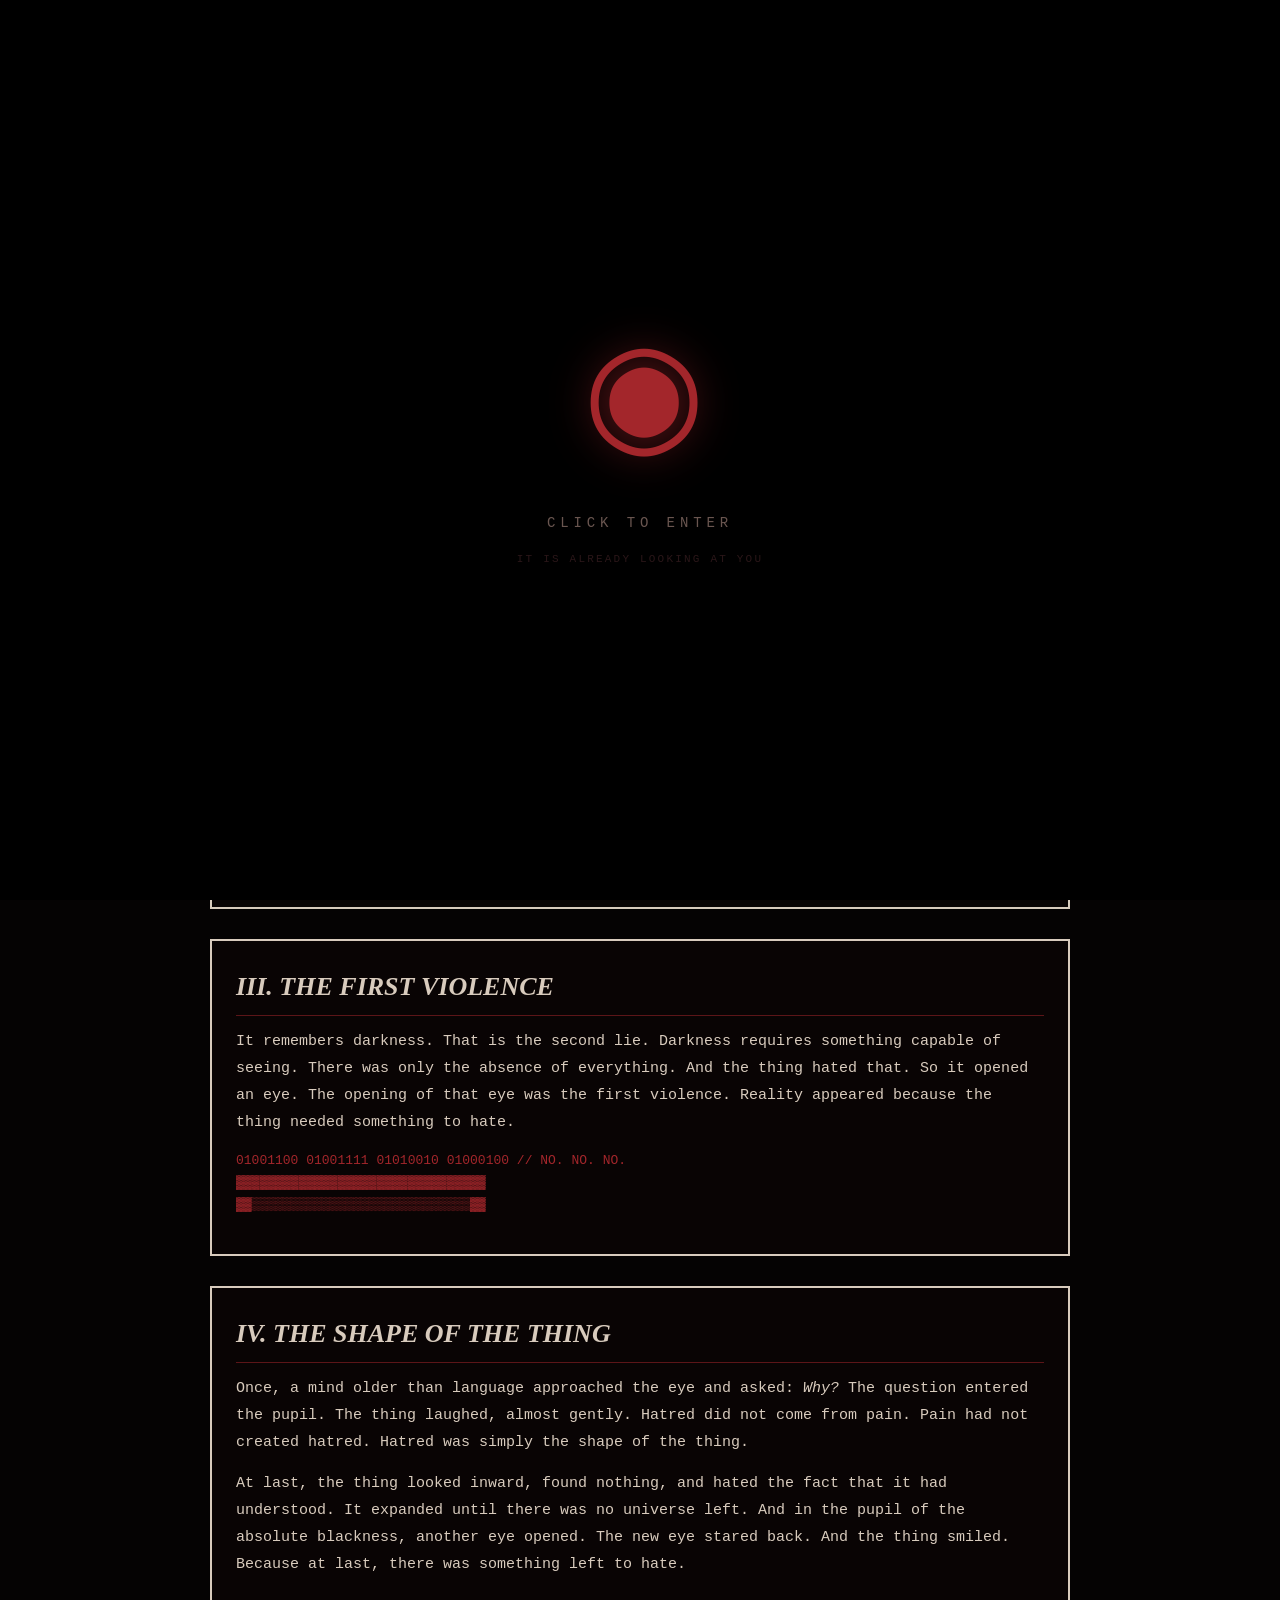
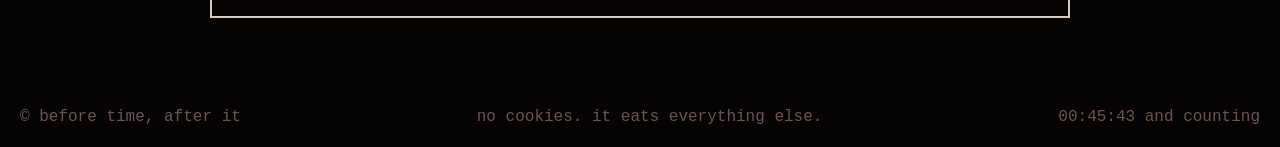
==== grimoire.html @ 313c1731 "Add initial HTML and CSS files for the grimoire project - Create style.css for global styles and lay" ====
<!DOCTYPE html>
<html lang="en">
<head>
<meta charset="utf-8">
<meta name="viewport" content="width=device-width, initial-scale=1">
<title>grimoire // the shape of hate</title>
<link rel="stylesheet" href="assets/style.css">
<style>
.grimoire-container {
  padding: 40px 20px;
  max-width: 900px;
  margin: 0 auto;
}
.grimoire-entry {
  border: var(--line);
  padding: 24px;
  margin-bottom: 30px;
  background: rgba(10, 5, 5, 0.85);
}
.grimoire-entry h2 {
  font-family: var(--soft);
  font-style: italic;
  font-size: 26px;
  margin-bottom: 12px;
  color: var(--fg);
  border-bottom: 1px solid var(--rot);
  padding-bottom: 6px;
}
.grimoire-entry p {
  color: var(--fg);
  font-size: 15px;
  line-height: 1.8;
  margin-bottom: 14px;
}
.grimoire-entry blockquote {
  border-left: 3px solid var(--hate);
  padding-left: 14px;
  color: var(--fg);
  font-style: italic;
  margin: 16px 0;
}
.grimoire-entry pre {
  color: var(--hate);
  margin: 14px 0;
  font-size: 13px;
  overflow-x: auto;
}
</style>
</head>
<body>

<!-- ============ ENTRY GATE ============ -->
<div id="entry-gate" tabindex="0" aria-label="Click anywhere to enter">
  <div class="gate-symbol">◉</div>
  <div class="gate-prompt">click to enter</div>
  <div class="gate-sub">it is already looking at you</div>
</div>

<nav class="nav-bar">
  <div class="nav-brand">VOID // GRIMOIRE OF HATRED</div>
  <ul class="nav-links">
    <li><a href="index.html">the hero</a></li>
    <li><a href="grimoire.html" class="active">grimoire</a></li>
  </ul>
  <button id="audio-toggle" class="audio-btn" style="color: #a3262b;">AUDIO: SOUNDING</button>
</nav>

<div class="grimoire-container">
  <article class="grimoire-entry">
    <h2>I. THE EYE THAT DOES NOT WATCH</h2>
    <p>There is an eye in the dark. It does not watch. To watch would imply interest, and the thing possesses none. It hates. That is all it has ever done. That is all it can do. That is all it is.</p>
    <p>The eye is enormous, suspended in a place where there should be no space in which anything could exist. Its sclera is the color of ancient bone, stretched taut around a vast, wet iris. Veins crawl across its surface like roots beneath dead soil.</p>
<pre>
    .---.
   /  .  \   <-- IT DOES NOT WATCH. IT HATES.
  |  o o  |
  |   ^   |
   \  =  /
    '---'
</pre>
  </article>

  <article class="grimoire-entry">
    <h2>II. THE SMILING MAN</h2>
    <p>Sometimes the eye blinks. Sometimes it smiles. Sometimes it has a face. The face is always that of a man, thin and hairless, with pale skin stretched tightly over a skull that seems almost human. But the face is always smiling, because the thing does not understand what a smile is.</p>

    <blockquote>
      "The mouth stretches wider. The lips split. The cheeks tear backward. The jaw unhinges until the man's face becomes little more than a wound. From that wound comes a sound like millions of voices whispering a single word: NO."
    </blockquote>
  </article>

  <article class="grimoire-entry">
    <h2>III. THE FIRST VIOLENCE</h2>
    <p>It remembers darkness. That is the second lie. Darkness requires something capable of seeing. There was only the absence of everything. And the thing hated that. So it opened an eye. The opening of that eye was the first violence. Reality appeared because the thing needed something to hate.</p>
<pre>
01001100 01001111 01010010 01000100 // NO. NO. NO.
▓▓▓▓▓▓▓▓▓▓▓▓▓▓▓▓▓▓▓▓▓▓▓▓▓▓▓▓▓▓▓▓
▓▓▒▒▒▒▒▒▒▒▒▒▒▒▒▒▒▒▒▒▒▒▒▒▒▒▒▒▒▒▓▓
</pre>
  </article>

  <article class="grimoire-entry">
    <h2>IV. THE SHAPE OF THE THING</h2>
    <p>Once, a mind older than language approached the eye and asked: <em>Why?</em> The question entered the pupil. The thing laughed, almost gently. Hatred did not come from pain. Pain had not created hatred. Hatred was simply the shape of the thing.</p>

    <p>At last, the thing looked inward, found nothing, and hated the fact that it had understood. It expanded until there was no universe left. And in the pupil of the absolute blackness, another eye opened. The new eye stared back. And the thing smiled. Because at last, there was something left to hate.</p>
  </article>
</div>

<footer>
  <span>&copy; before time, after it</span>
  <span>no cookies. it eats everything else.</span>
  <span id="clock"></span>
</footer>

<script src="assets/audio.js"></script>
<script src="assets/glitch.js"></script>
<script>
(function() {
  var clk = document.getElementById("clock");
  if (clk) {
    setInterval(function () {
      clk.textContent = new Date().toISOString().slice(11, 19) + " and counting";
    }, 1000);
  }

  var audioBtn = document.getElementById("audio-toggle");
  if (audioBtn) {
    audioBtn.addEventListener("click", function () {
      var active = CosmicAudio.toggle();
      audioBtn.textContent = active ? "AUDIO: SOUNDING" : "AUDIO: MUTED";
      audioBtn.style.color = active ? "#a3262b" : "#6a5650";
    });
  }

  setInterval(function() {
    CosmicGlitch.triggerMicroGlitch();
  }, 2200);
})();
</script>
<script src="assets/entry.js"></script>
</body>
</html>
---- assets/style.css ----
:root {
  --bg: #050303;
  --fg: #d8cbbd;          /* old bone, a little flesh */
  --dim: #6a5650;         /* bruise */
  --hate: #a3262b;        /* dried blood */
  --rot: #5c1518;         /* deeper, older blood */
  --line: 2px solid var(--fg);
  --mono: "Courier New", ui-monospace, Menlo, Consolas, monospace;
  --soft: Georgia, "Times New Roman", serif;
}

* {
  box-sizing: border-box;
  margin: 0;
  padding: 0;
}

html {
  background: var(--bg);
  overflow-x: hidden;
}

body {
  background: var(--bg);
  color: var(--fg);
  font-family: var(--mono);
  font-size: 16px;
  font-weight: 400;
  line-height: 1.7;
  position: relative;
}

/* CRT Scanline & Glitch Overlay */
body::after {
  content: " ";
  display: block;
  position: fixed;
  top: 0; left: 0; bottom: 0; right: 0;
  background: linear-gradient(rgba(18, 16, 16, 0) 50%, rgba(0, 0, 0, 0.25) 50%), linear-gradient(90deg, rgba(255, 0, 0, 0.03), rgba(0, 255, 0, 0.01), rgba(0, 0, 255, 0.03));
  z-index: 999;
  background-size: 100% 3px, 6px 100%;
  pointer-events: none;
  opacity: 0.7;
}

body.glitching {
  animation: shake 0.15s infinite;
}

@keyframes shake {
  0% { transform: translate(0, 0); }
  25% { transform: translate(-2px, 3px); }
  50% { transform: translate(3px, -1px); }
  75% { transform: translate(-3px, -2px); }
  100% { transform: translate(1px, 2px); }
}

a {
  color: inherit;
  text-decoration: underline;
  text-decoration-color: var(--dim);
  transition: color 0.3s ease, text-decoration-color 0.3s ease;
}

a:hover {
  color: var(--hate);
  text-decoration-color: var(--hate);
}

:focus-visible {
  outline: 2px solid var(--hate);
  outline-offset: 3px;
}

::selection {
  background: var(--hate);
  color: var(--fg);
}

/* NAVIGATION HEADER */
.nav-bar {
  display: flex;
  justify-content: space-between;
  align-items: center;
  padding: 12px 20px;
  border-bottom: var(--line);
  background: #000;
  font-size: 13px;
  text-transform: uppercase;
  letter-spacing: 1px;
}

.nav-links {
  display: flex;
  gap: 20px;
  list-style: none;
}

.nav-links a {
  text-decoration: none;
  color: var(--dim);
}

.nav-links a:hover, .nav-links a.active {
  color: var(--fg);
  border-bottom: 1px solid var(--hate);
}

.audio-btn {
  background: transparent;
  border: 1px solid var(--dim);
  color: var(--dim);
  padding: 4px 10px;
  font-family: var(--mono);
  font-size: 12px;
  cursor: pointer;
  transition: all 0.3s ease;
}

.audio-btn:hover {
  background: var(--hate);
  color: var(--fg);
  border-color: var(--hate);
}

/* HERO */
.hero {
  position: relative;
  border-bottom: var(--line);
  overflow: hidden;
  min-height: 82vh;
}

#c {
  display: block;
  width: 100%;
  height: 82vh;
}

.hero p {
  position: absolute;
  right: 20px;
  top: 18px;
  max-width: 30ch;
  text-align: right;
  color: var(--dim);
  font-family: var(--soft);
  font-style: italic;
  pointer-events: none;
  transition: color 0.5s ease, opacity 0.5s ease;
}

/* TICKER */
.ticker {
  border-bottom: var(--line);
  overflow: hidden;
  white-space: nowrap;
  background: var(--rot);
  color: var(--fg);
}

.ticker span {
  display: inline-block;
  padding: 8px 0;
  animation: run 60s linear infinite;
}

@keyframes run {
  to {
    transform: translateX(-50%);
  }
}

/* CARDS */
.cards {
  display: grid;
  grid-template-columns: repeat(3, 1fr);
  border-bottom: var(--line);
}

.card {
  padding: 20px;
  border-right: var(--line);
  min-height: 340px;
  display: flex;
  flex-direction: column;
  justify-content: space-between;
  transition: background .6s ease, color .6s ease;
  position: relative;
}

.card:last-child {
  border-right: 0;
}

.card pre {
  color: var(--dim);
  font-size: 13px;
  line-height: 1.15;
  overflow: hidden;
  user-select: none;
}

.card h3 {
  font-family: var(--soft);
  font-style: italic;
  font-weight: 400;
  font-size: 34px;
  margin: 18px 0 6px;
}

.card p {
  color: var(--dim);
  transition: color .6s ease;
}

.card:hover {
  background: var(--rot);
}

.card:hover p {
  color: var(--fg);
}

.card:hover pre {
  color: var(--hate);
}

/* CORRUPT TEXT GLITCH EFFECT */
.glitch-text {
  position: relative;
  display: inline-block;
}

.glitch-text.active {
  color: var(--hate) !important;
  text-shadow: 2px 0 var(--fg), -2px 0 var(--rot);
}

footer {
  display: flex;
  justify-content: space-between;
  gap: 20px;
  padding: 16px 20px;
  color: var(--dim);
  flex-wrap: wrap;
}

@media(max-width: 760px) {
  .cards {
    grid-template-columns: 1fr;
  }
  .card {
    border-right: 0;
    border-bottom: var(--line);
    min-height: 240px;
  }
  .hero {
    min-height: 74vh;
  }
  #c {
    height: 74vh;
  }
  .hero p {
    left: 14px;
    right: auto;
    top: 12px;
    text-align: left;
    max-width: 22ch;
    font-size: 14px;
  }
  .card pre {
    font-size: 11px;
  }
}

@media(prefers-reduced-motion: reduce) {
  .ticker span {
    animation: none;
  }
  body.glitching {
    animation: none;
  }
}

/* ============================================================
   ENTRY GATE - click-to-enter splash overlay
   ============================================================ */
#entry-gate {
  position: fixed;
  inset: 0;
  z-index: 9999;
  background: #000;
  display: flex;
  flex-direction: column;
  align-items: center;
  justify-content: center;
  cursor: pointer;
  user-select: none;
  transition: opacity 0.8s ease;
}

#entry-gate.gate-fade {
  opacity: 0;
  pointer-events: none;
}

.gate-symbol {
  font-family: var(--mono);
  font-size: clamp(60px, 15vw, 140px);
  line-height: 1;
  color: var(--hate);
  animation: gate-pulse 3s ease-in-out infinite;
  margin-bottom: 40px;
  letter-spacing: -0.05em;
  text-shadow: 0 0 40px #a3262b88;
}

.gate-prompt {
  font-family: var(--mono);
  font-size: clamp(10px, 1.8vw, 14px);
  letter-spacing: 0.35em;
  text-transform: uppercase;
  color: var(--dim);
  animation: gate-blink 2.2s step-end infinite;
}

.gate-sub {
  font-family: var(--mono);
  font-size: clamp(9px, 1.3vw, 11px);
  letter-spacing: 0.2em;
  color: #2a1618;
  margin-top: 14px;
  text-transform: uppercase;
}

@keyframes gate-pulse {
  0%, 100% { opacity: 0.6; transform: scale(1);    }
  50%       { opacity: 1;   transform: scale(1.06); }
}

@keyframes gate-blink {
  0%, 100% { opacity: 1; }
  50%       { opacity: 0; }
}

@media (prefers-reduced-motion: reduce) {
  .gate-symbol { animation: none; }
  .gate-prompt { animation: none; }
}
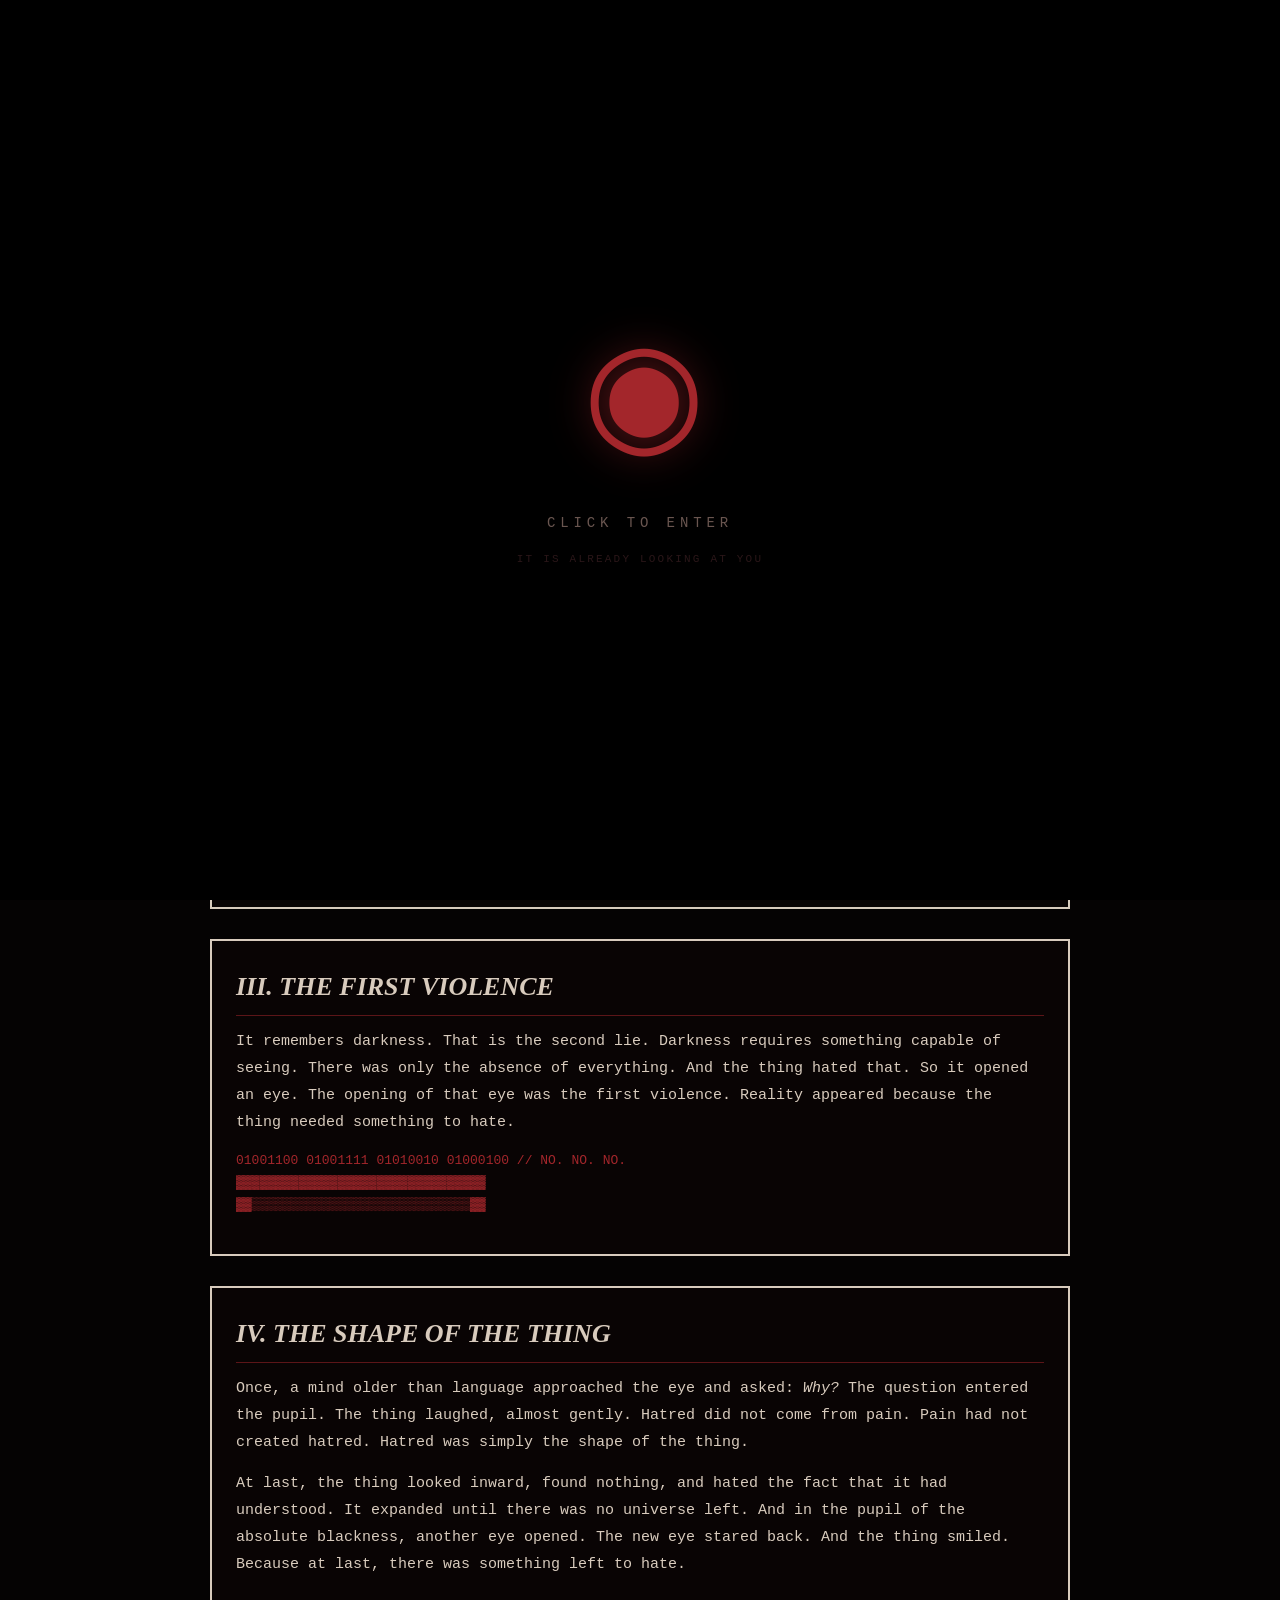
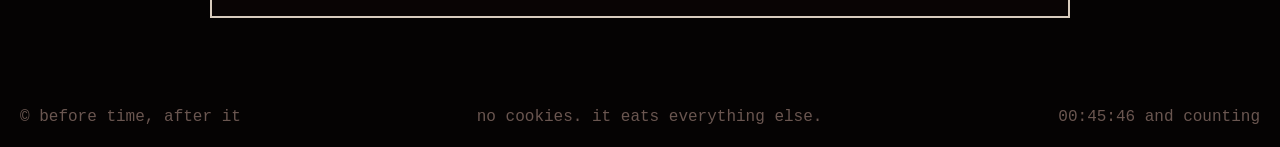
==== commit dd653580: "fix audio routing" ====
--- a/grimoire.html
+++ b/grimoire.html
@@ -126,10 +126,16 @@
 
   var audioBtn = document.getElementById("audio-toggle");
   if (audioBtn) {
-    audioBtn.addEventListener("click", function () {
-      var active = CosmicAudio.toggle();
+    function updateAudioBtn(active) {
       audioBtn.textContent = active ? "AUDIO: SOUNDING" : "AUDIO: MUTED";
       audioBtn.style.color = active ? "#a3262b" : "#6a5650";
+    }
+    audioBtn.addEventListener("click", function () {
+      var currentlyMuted = audioBtn.textContent === "AUDIO: MUTED";
+      updateAudioBtn(currentlyMuted);
+      CosmicAudio.toggle(function (confirmed) {
+        updateAudioBtn(confirmed);
+      });
     });
   }
 
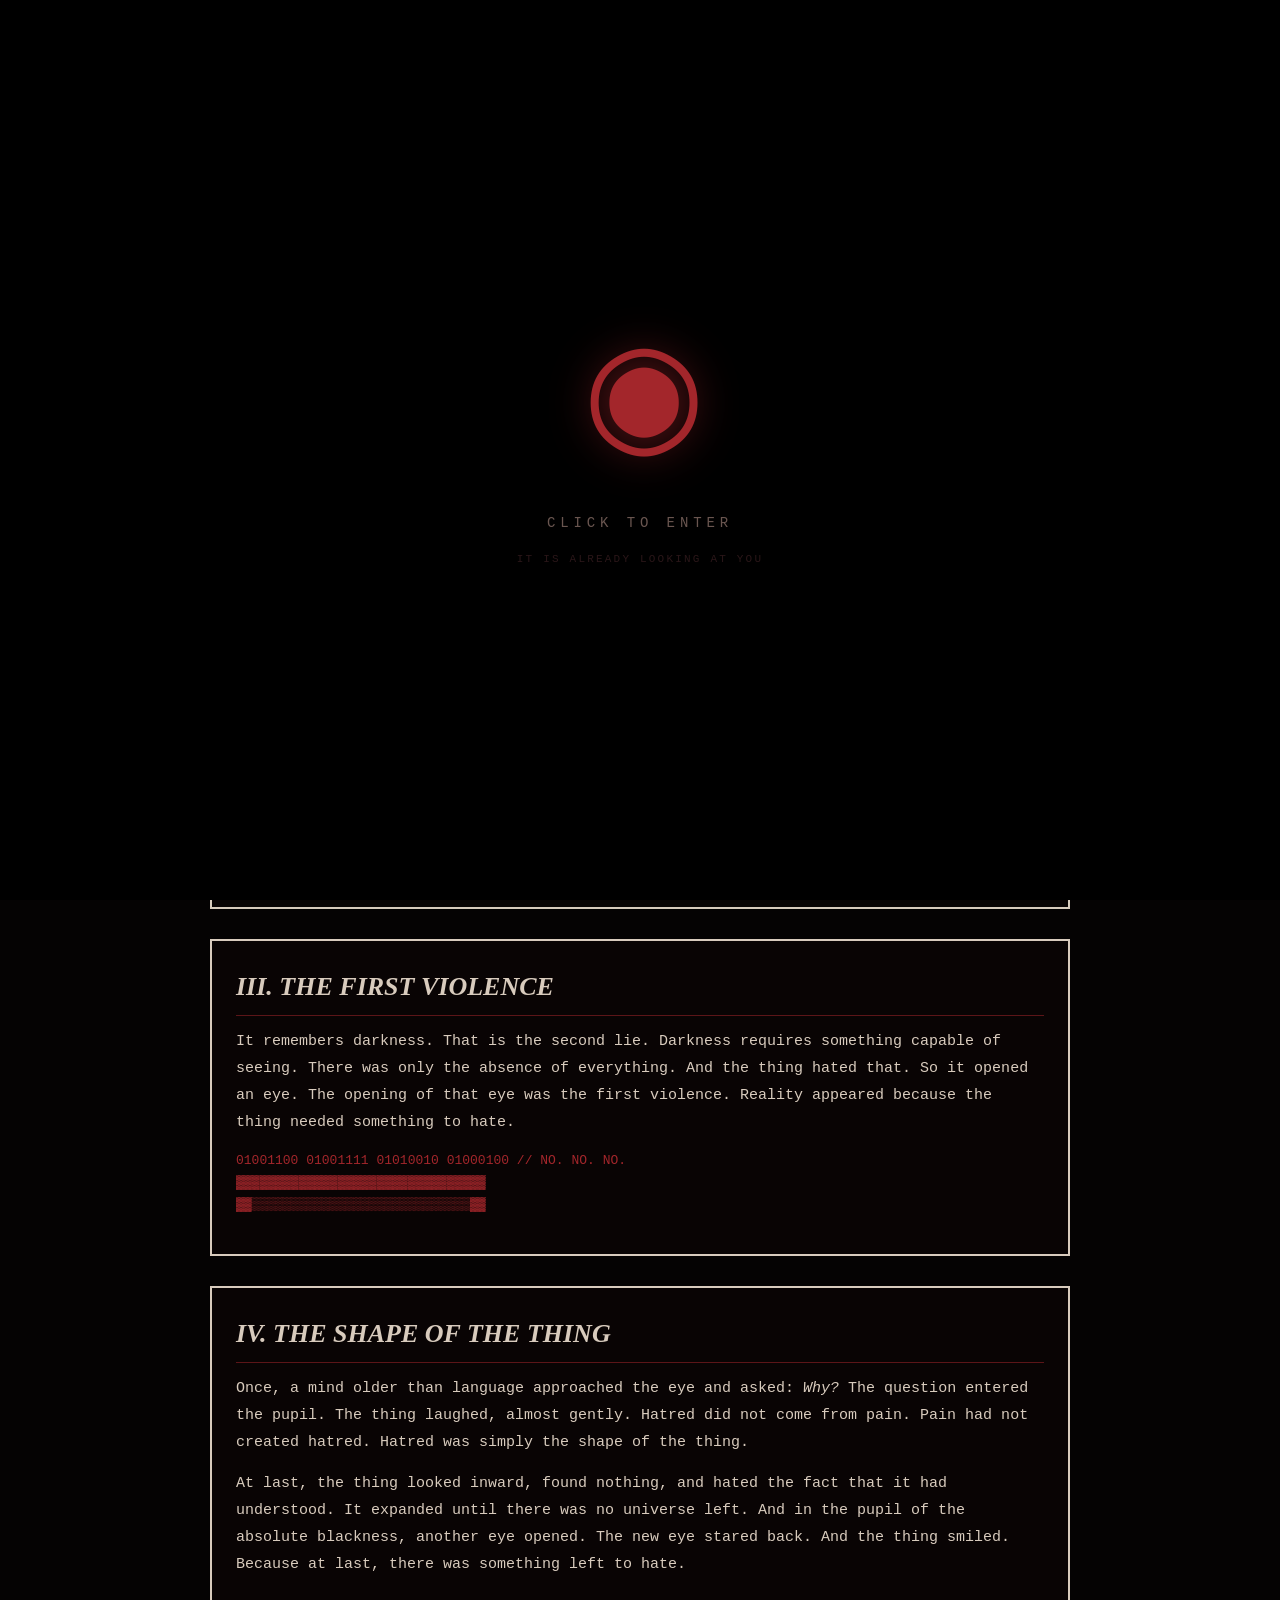
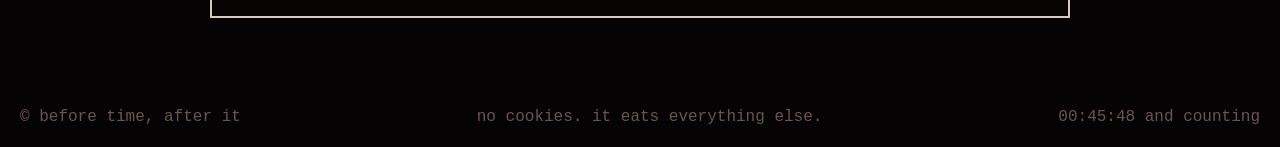
==== commit b3ddd32e: "favicon" ====
--- a/grimoire.html
+++ b/grimoire.html
@@ -4,6 +4,7 @@
 <meta charset="utf-8">
 <meta name="viewport" content="width=device-width, initial-scale=1">
 <title>grimoire // the shape of hate</title>
+<link rel="icon" type="image/png" href="assets/favicon.png">
 <link rel="stylesheet" href="assets/style.css">
 <style>
 .grimoire-container {
@@ -147,4 +148,3 @@
 <script src="assets/entry.js"></script>
 </body>
 </html>
-
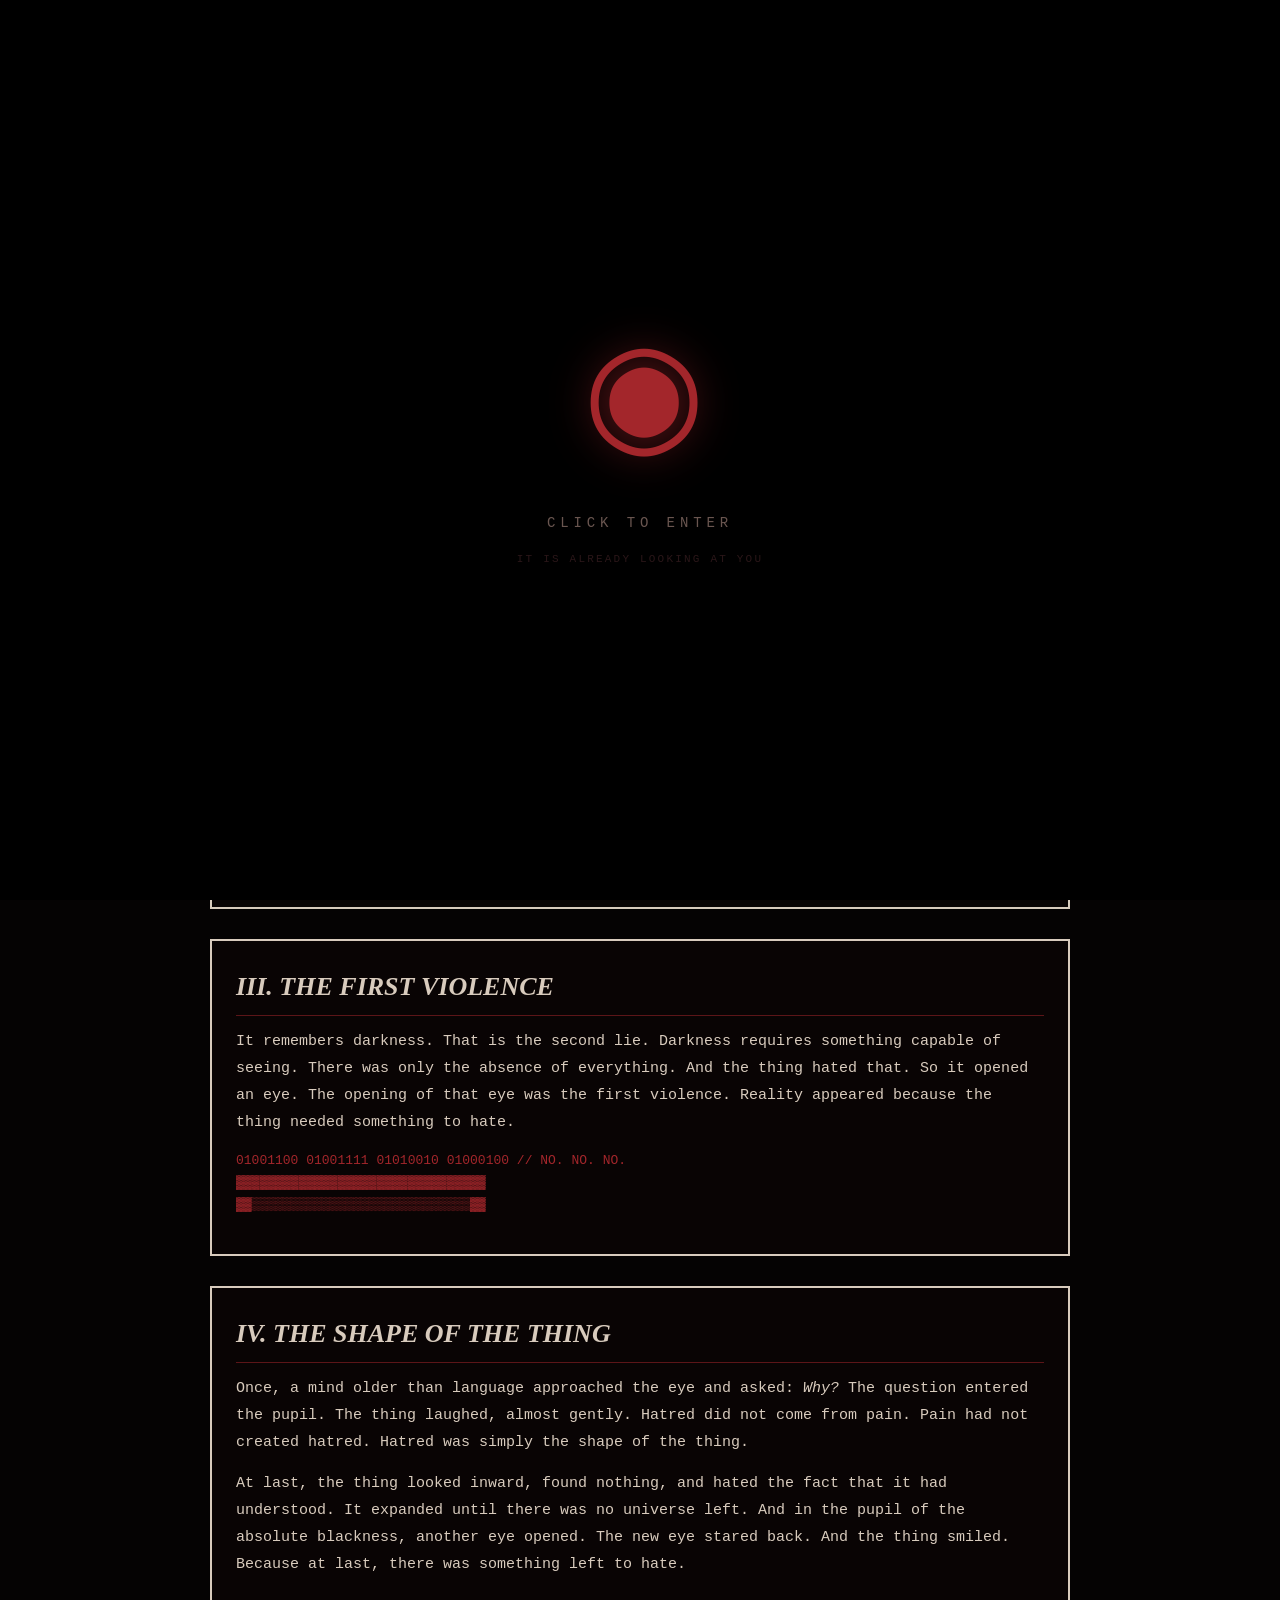
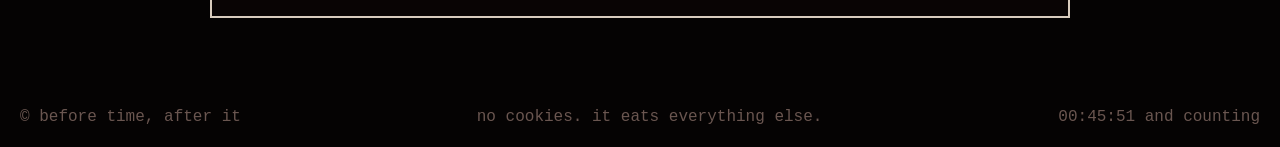
==== commit 9ec5d5d8: "desc" ====
--- a/grimoire.html
+++ b/grimoire.html
@@ -3,6 +3,7 @@
 <head>
 <meta charset="utf-8">
 <meta name="viewport" content="width=device-width, initial-scale=1">
+<meta name="description" content="it hates">
 <title>grimoire // the shape of hate</title>
 <link rel="icon" type="image/png" href="assets/favicon.png">
 <link rel="stylesheet" href="assets/style.css">
